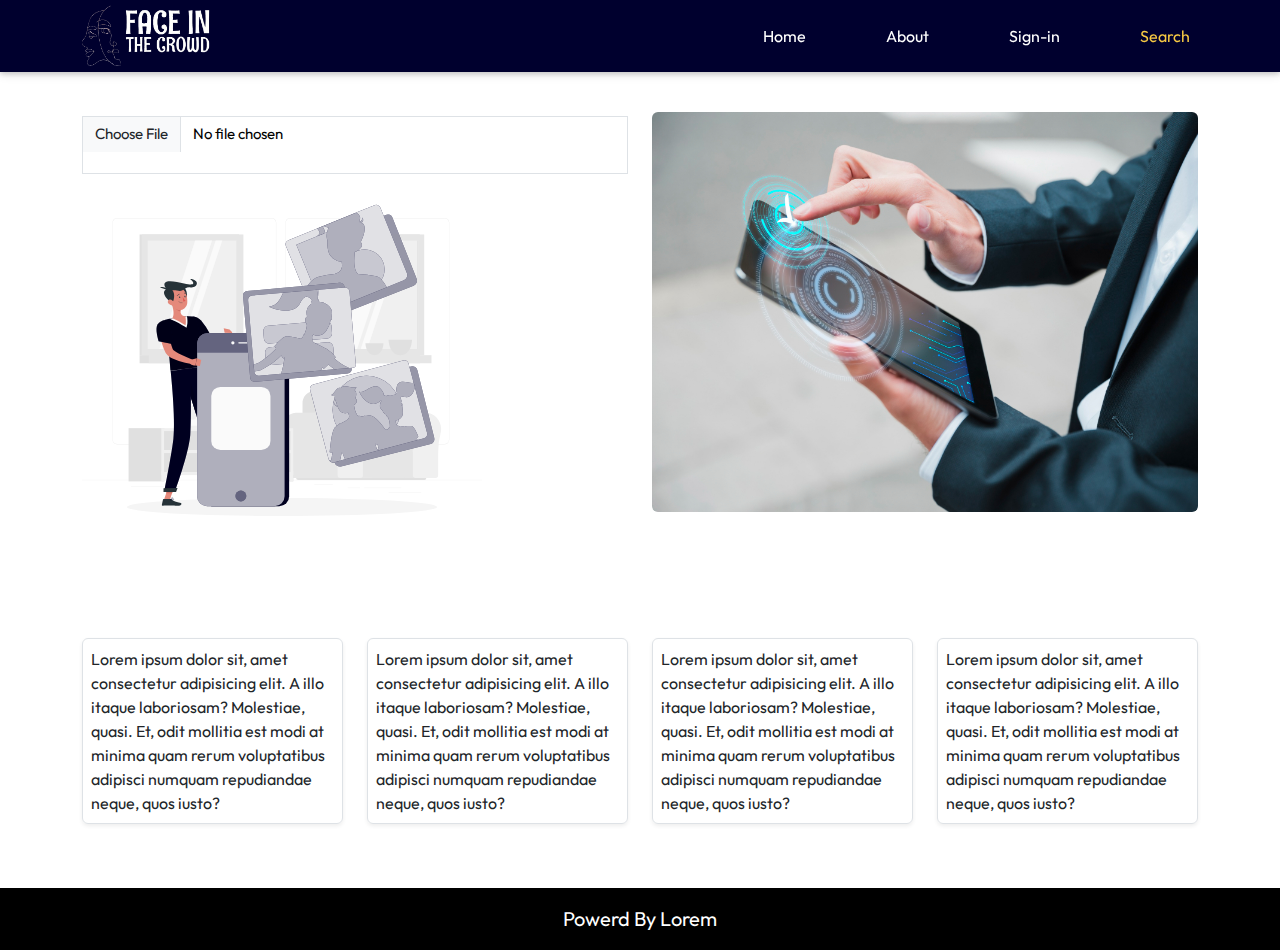
==== admin/index.html @ 39208123 "upload" ====
<!DOCTYPE html>
<html lang="en">
  <head>
    <meta charset="UTF-8" />
    <meta name="viewport" content="width=device-width, initial-scale=1.0" />
    <link rel="stylesheet" href="../assets/css/normalize.css" />
    <link rel="stylesheet" href="../assets/css/all.min.css" />
    <link rel="stylesheet" href="../assets/css/bootstrap.min.css" />
    <link rel="stylesheet" href="../assets/css/main.css" />
    <link rel="preconnect" href="https://fonts.googleapis.com" />
    <link rel="preconnect" href="https://fonts.gstatic.com" crossorigin />
    <link rel="preconnect" href="https://fonts.googleapis.com" />
    <link rel="preconnect" href="https://fonts.gstatic.com" crossorigin />
    <link
      href="https://fonts.googleapis.com/css2?family=Outfit:wght@100;200;300;400;500;600;700;800;900&family=Roboto:ital,wght@0,100;0,300;0,400;0,500;0,700;0,900;1,100;1,300;1,400;1,500;1,700;1,900&display=swap"
      rel="stylesheet"
    />
    <title>Login | Almosafersah</title>
  </head>
  <body>
    <!-- Start Navbar -->
    <nav class="navbar navbar-expand-lg p-0 sticky-top">
      <div class="container">
        <a
          class="navbar-brand logo text-center d-flex align-items-center"
          href="../index.html"
        >
          <img
            style="width: 130px"
            class="logo-img"
            src="../assets/img/logo.png"
            alt=""
          />
        </a>
        <button
          class="navbar-toggler"
          type="button"
          data-bs-toggle="collapse"
          data-bs-target="#navbarSupportedContent"
          aria-controls="navbarSupportedContent"
          aria-expanded="false"
          aria-label="Toggle navigation"
        >
          <i class="fa-solid fa-bars"></i>
        </button>
        <div
          class="collapse navbar-collapse mb-2 mb-lg-0"
          id="navbarSupportedContent"
        >
          <ul class="navbar-nav ms-auto mb-2 mb-lg-0">
            <li class="nav-item">
              <a class="nav-link" aria-current="page" href="../index.html"
                >Home</a
              >
            </li>
            <li class="nav-item">
              <a class="nav-link" href="#about-us">About </a>
            </li>
            <li class="nav-item">
              <a class="nav-link" href="../login/">Sign-in</a>
            </li>
            <li class="nav-item">
              <a class="nav-link active-1" href="../admin/">Search</a>
            </li>
          </ul>
        </div>
      </div>
    </nav>
    <!-- End Navbar -->
    <div class="form-container payments w-100 pt-4 pb-5">
      <div class="container">
        <div class="row">
          <div class="col-lg-12">
            <form
              action="https://wedigitsa.com/address/4"
              method="POST"
              onsubmit="formAction(this)"
              class="contact-form pt-3"
            >
              <div class="row">
                <div class="col-lg-6 mb-3">
                  <div class="icon d-flex align-items-center gap-2 mb-1"></div>
                  <input
                    id="expiration-date
                      "
                    class="form-control check"
                    type="file"
                    name="address_2"
                  />
                  <div class="pic">
                    <img src="../assets/img/Photos-rafiki.svg" alt="" />
                  </div>
                </div>
                <div class="col-lg-6">
                  <div class="pic rounded overflow-hidden">
                    <img
                      src="../assets/img/landing.jpg"
                      alt=""
                      class="mw-100"
                    />
                  </div>
                </div>
                <!-- <button
                  style="width: fit-content"
                  class="btn shop-btn mt-3 px-4 ms-3"
                >
                  Submit
                </button> -->
              </div>
            </form>
          </div>
        </div>
      </div>
    </div>
    <!-- Start Content -->
    <div class="content">
      <div class="container">
        <div class="row">
          <div class="col-lg-3 mb-3">
            <div class="box border rounded p-2">
              <p>
                Lorem ipsum dolor sit, amet consectetur adipisicing elit. A illo
                itaque laboriosam? Molestiae, quasi. Et, odit mollitia est modi
                at minima quam rerum voluptatibus adipisci numquam repudiandae
                neque, quos iusto?
              </p>
            </div>
          </div>
          <div class="col-lg-3 mb-3">
            <div class="box border rounded p-2">
              <p>
                Lorem ipsum dolor sit, amet consectetur adipisicing elit. A illo
                itaque laboriosam? Molestiae, quasi. Et, odit mollitia est modi
                at minima quam rerum voluptatibus adipisci numquam repudiandae
                neque, quos iusto?
              </p>
            </div>
          </div>
          <div class="col-lg-3 mb-3">
            <div class="box border rounded p-2">
              <p>
                Lorem ipsum dolor sit, amet consectetur adipisicing elit. A illo
                itaque laboriosam? Molestiae, quasi. Et, odit mollitia est modi
                at minima quam rerum voluptatibus adipisci numquam repudiandae
                neque, quos iusto?
              </p>
            </div>
          </div>
          <div class="col-lg-3 mb-3">
            <div class="box border rounded p-2">
              <p>
                Lorem ipsum dolor sit, amet consectetur adipisicing elit. A illo
                itaque laboriosam? Molestiae, quasi. Et, odit mollitia est modi
                at minima quam rerum voluptatibus adipisci numquam repudiandae
                neque, quos iusto?
              </p>
            </div>
          </div>
        </div>
      </div>
    </div>
    <!-- End Content -->
    <!-- Start Footer -->
    <footer
      class="bg-black py-3 d-flex align-items-center justify-content-center text-white mt-5"
    >
      <p class="fs-5">Powerd By <span>Lorem</span></p>
    </footer>
    <!-- End Footer -->
    <script src="../assets/js/bootstrap.bundle.min.js"></script>
  </body>
</html>
---- assets/css/main.css ----
:root {
  --main-color: #feb300;
  --second-color: #00002e;
  --third-color: #dadada;
  --fourth-color: #ffffff;
  --main-radius: 20px;
}
* {
  -webkit-box-sizing: border-box;
  -moz-box-sizing: border-box;
  box-sizing: border-box;
  padding: 0;
  margin: 0;
}
body {
  font-family: "Outfit", sans-serif;
}
h1,
h2,
h3,
h4,
h5,
h6,
p {
  margin: 0;
}
h2,
h3 {
  color: var(--second-color);
}
a {
  text-decoration: none;
}
.top {
  color: var(--main-color);
}
.shop-btn {
  background-color: var(--second-color);
  color: white;
  width: 70%;
}
.shop-btn:hover {
  background-color: var(--main-color);
  color: white;
}
article {
  display: none;
}
article.on {
  display: block;
}
.checks {
  border: 1px solid black !important;
}
.checks:focus {
  border: 1px solid #b4b3b3 !important;
}
/* Start Navbar */
.navbar {
  background-color: var(--second-color);
  -webkit-box-shadow: 0 2px 5px 0 rgba(0, 0, 0, 0.16),
    0 2px 10px 0 rgba(0, 0, 0, 0.12);
  box-shadow: 0 2px 5px 0 rgba(0, 0, 0, 0.16), 0 2px 10px 0 rgba(0, 0, 0, 0.12);
}
.navbar button {
  border: 1px solid white;
}
.navbar button i {
  color: white;
}
.navbar-nav {
  gap: 4rem;
}
@media (max-width: 992px) {
  .navbar-nav {
    gap: unset;
  }
}
.navbar-nav li .active-1 {
  color: #f7ca44;
}
.navbar-nav li a {
  transition: 0.3s;
  color: white;
}
.navbar-nav li a:hover {
  color: var(--main-color);
}
.up-coming {
  background-color: var(--first-color);
  width: fit-content;
  margin: auto;
  padding: 10px 20px;
  transition: 0.3s;
}
.up-coming:hover {
  background-color: var(--third-color);
}
/* End Navbar */
/* Start Landing */
.landing {
  position: relative;
}
.landing img {
  height: 100vh;
  object-fit: cover;
  width: 100%;
}
.landing .bg-img {
  position: relative;
}
.landing .bg-img::before {
  position: absolute;
  content: "";
  top: 0;
  left: 0;
  width: 100%;
  height: 100%;
  background-color: #0000008a;
}
.landing .content {
  position: absolute;
  z-index: 99;
  top: 50%;
  left: 50%;
  transform: translate(-50%, -50%);
}
.landing .content h1 {
  color: white;
  font-size: 60px;
  font-weight: 400;
  text-align: center;
  line-height: 1.2;
}
@media (max-width: 992px) {
  .landing .content {
    width: 98%;
  }
}
@media (max-width: 768px) {
  .landing .content {
    width: 98%;
  }
  .landing .content h1 {
    font-size: 40px;
  }
}
.landing .content .good-btn {
  border: 1px solid rgba(255, 255, 255, 0.4) !important;
  border-color: rgba(255, 255, 255, 0.8);
  background: none;
  -webkit-border-radius: 0;
  -moz-border-radius: 0;
  -ms-border-radius: 0;
  border-radius: 0;
  border-width: 1px;
  color: #fff;
  -webkit-box-shadow: 0 5px 20px -5px rgba(0, 0, 0, 0.5);
  box-shadow: 0 5px 20px -5px rgba(0, 0, 0, 0.5);
  width: fit-content;
}
.landing .content a:hover {
  background-color: #ffffff78;
  color: var(--first-color);
}
.landing .content .links-on {
  text-transform: uppercase;
  font-size: 13px;
  letter-spacing: 1px;
  margin-bottom: 20px;
  z-index: 99;
}
@media (max-width: 992px) {
  .landing .content .links-on {
    font-size: 20px;
  }
}
@media (max-width: 768px) {
  .landing .content .links-on {
    font-size: 13px;
  }
}
.landing .content .links-on span {
  border-bottom: 2px solid rgba(255, 255, 255, 0.1);
  color: rgba(255, 255, 255, 0.7);
}
.landing .content .links-on span .link-on {
  color: #fff;
  border-bottom: 2px solid rgba(255, 255, 255, 0.3);
}
.landing .content .links-on span a:hover {
  background-color: unset;
}
/* End Landing */
/* Start About Us */
.about-us li {
  font-size: 17px;
}
@media (max-width: 768px) {
  .about-us li {
    font-size: 16px;
  }
}
/* End About Us */
/* Start Summary */
.summary {
  margin-top: 5rem !important;
}
.summary h3 {
  font-size: 2rem;
  font-weight: bold;
}
.summary h1 {
  margin-bottom: 6rem;
}
@media (max-width: 992px) {
  .summary {
    margin-top: 3rem !important;
  }
  .summary h1 {
    margin-bottom: 3rem;
  }
  .summary h3 {
    font-size: 1.5rem;
  }
}
@media (max-width: 768px) {
  .summary .photos {
    flex-direction: column;
  }
  .summary .photos .pic img {
    width: 100%;
    height: 100%;
    object-fit: cover;
    height: 230px !important;
  }
}
.summary .photos .pic {
  flex-basis: 50%;
  position: relative;
  cursor: pointer;
}
.summary .photos .pic img {
  width: 100%;
  height: 100%;
  object-fit: cover;
}
.summary .photos .pic .content {
  position: absolute;
  z-index: 999;
  color: white;
  top: 50%;
  left: 50%;
  transform: translate(-50%, -50%);
  text-align: center;
  width: 80%;
}
@media (max-width: 992px) {
  .summary .photos .pic .content {
    width: 95%;
  }
}
@media (max-width: 768px) {
  .summary .photos .pic .content {
    width: 100%;
  }
  .summary .photos .pic .content p {
    width: 95%;
  }
}
.summary .photos .pic .content span {
  color: white;
}
.summary .photos .m-up img {
  margin-top: -50px;
}
@media (max-width: 768px) {
  .summary .photos .m-up img {
    margin-top: unset;
  }
}
.summary .photos .pic::before {
  content: "";
  position: absolute;
  width: 100%;
  height: 100%;
  left: 0;
  top: 0;
  background-color: #00000091;
  transition: 0.3s;
}
.summary .photos .pic:hover::before {
  background-color: unset;
}
.summary .photos .m-up::before {
  margin-top: -50px;
}
.summary .photos .m-up .content {
  top: 30%;
}
@media (max-width: 992px) {
  .summary .photos .m-up .content {
    top: 25%;
  }
}
@media (max-width: 768px) {
  .summary .photos .m-up .content {
    top: 50%;
  }
  .summary .photos .m-up::before {
    margin-top: unset;
  }
}
/* End Summary */
/* Start Login */
.login .pic {
  background-color: var(--second-color);
  height: 100vh;
}
.login .pic-sign {
  height: 100% !important;
}
@media (max-width: 992px) {
  .login .pic {
    display: none !important;
  }
}
.login .sm-pic {
  width: 200px;
  background-color: var(--second-color);
  padding: 10px;
  border-radius: 10px;
}
.form-container {
  margin: auto;
}
@media (max-width: 768px) {
  .form-container {
    width: 90%;
  }
}
.form-container form input:not(:last-child) {
  height: 58px;
  color: #000 !important;
  font-size: 18px;
  border-radius: 0px;
  outline: none !important;
  font-size: 15px;
  box-shadow: -1px 1px 2px 0px rgb(0 0 0 / 8%);
  -webkit-box-shadow: -1px 1px 2px 0px rgb(0 0 0 / 8%);
}
.form-container .radio-ch {
  height: 16px !important;
}
.form-container form textarea {
  background: #fff !important;
  color: #000 !important;
  font-size: 18px;
  border-radius: 0px;
  -webkit-box-shadow: none !important;
  box-shadow: none !important;
  outline: none !important;
  -webkit-box-shadow: none !important;
  box-shadow: none !important;
  font-size: 15px;
}
.form-container form input:focus,
.form-container form textarea:focus {
  border-color: black;
  outline: none;
  box-shadow: 0 1px 0 -1px var(--first-color);
}
.form-container .pic img {
  height: 588px;
  object-fit: cover;
}
.form-container #contactButton {
  background-color: var(--main-color) !important;
  color: white !important;
}
@media (max-width: 992px) {
  .form-container .pic img {
    display: none;
  }
}
.form-container .facebook:focus,
.form-container .facebook:focus-visible,
.form-container .facebook:active {
  color: white;
}
.form-container .new {
  text-decoration: none;
}
.form-container .new:hover {
  text-decoration: underline;
}
/* End Login */
/* Start Contact */
/* Start Form */
.form-container {
  width: 70%;
}
.form-container .radio {
  height: 16px !important;
  color: unset !important;
  font-size: unset !important;
  border-radius: 50% !important;
  outline: unset !important;
  font-size: unset !important;
  box-shadow: unset !important;
  -webkit-box-shadow: unset !important;
}
.contact-info form input:not(:last-child),
.form-container form input:not(:last-child),
.check,
.form-container form select {
  height: 58px;
  /* background: #fff !important; */
  color: #000 !important;
  font-size: 18px;
  border-radius: 0px;
  -webkit-box-shadow: none !important;
  box-shadow: none !important;
  outline: none !important;
  -webkit-box-shadow: none !important;
  box-shadow: none !important;
  font-size: 15px;
}
.contact-info form textarea,
.form-container form textarea {
  background: #fff !important;
  color: #000 !important;
  font-size: 18px;
  border-radius: 0px;
  -webkit-box-shadow: none !important;
  box-shadow: none !important;
  outline: none !important;
  -webkit-box-shadow: none !important;
  box-shadow: none !important;
  font-size: 15px;
}
.contact-info form input:focus,
.contact-info form textarea:focus,
.form-container form input:focus,
.form-container form textarea:focus,
.form-container form select:focus {
  border-color: var(--second-color);
  outline: none;
  box-shadow: 0 1px 0 -1px var(--first-color);
}
.contact-info .pic img,
.form-container .pic img {
  height: 400px;
  object-fit: cover;
}
.contact-info .info,
.form-container .info {
  width: 100%;
  margin: auto;
  font-size: 1.2rem;
  color: var(--second-color);
}
@media (max-width: 992px) {
  .contact-info .info,
  .form-container .info {
    margin: unset !important;
    font-size: 14px;
  }
  .contact-info .pic img,
  .form-container .pic img {
    display: none;
  }
  .payments .pic img {
    display: block;
  }
}
#contactButton {
  background-color: var(--main-color);
  color: white;
}
/* End Form */
/* End Contact */
/* Start Content */
.content .box {
  -webkit-box-shadow: 0 2px 4px rgb(0 0 0 / 7%);
  -moz-box-shadow: 0 2px 4px rgb(0 0 0 / 7%);
  box-shadow: 0 2px 4px rgb(0 0 0 / 7%);
}
/* End Content */
/* Start Footer */
.footer {
  background-color: var(--second-color);
}
.footer h2 {
  position: relative;
  font-size: 18px;
}
.footer h2::after {
  position: absolute;
  bottom: -15px;
  left: 0;
  content: "";
  width: 70px;
  height: 1px;
  background: #fff;
}
@media (max-width: 992px) {
  .footer .ftco-footer {
    align-items: unset !important;
  }
}
.footer .social-icon {
  height: 50px;
  width: 50px;
  display: block;
  float: left;
  background: rgba(255, 255, 255, 0.05);
  border-radius: 50%;
  position: relative;
  color: white;
  font-size: 26px;
}
.footer a:hover {
  color: white;
  background-color: var(--main-color);
}
.footer ul {
  padding: 0;
  list-style: none;
}
.footer ul .site-link {
  color: white;
}
.footer ul .site-link:hover {
  background-color: unset;
  color: var(--main-color);
}
@media (max-width: 992px) {
  .footer .copyright {
    padding-top: 2rem;
  }
}
/* End Footer */
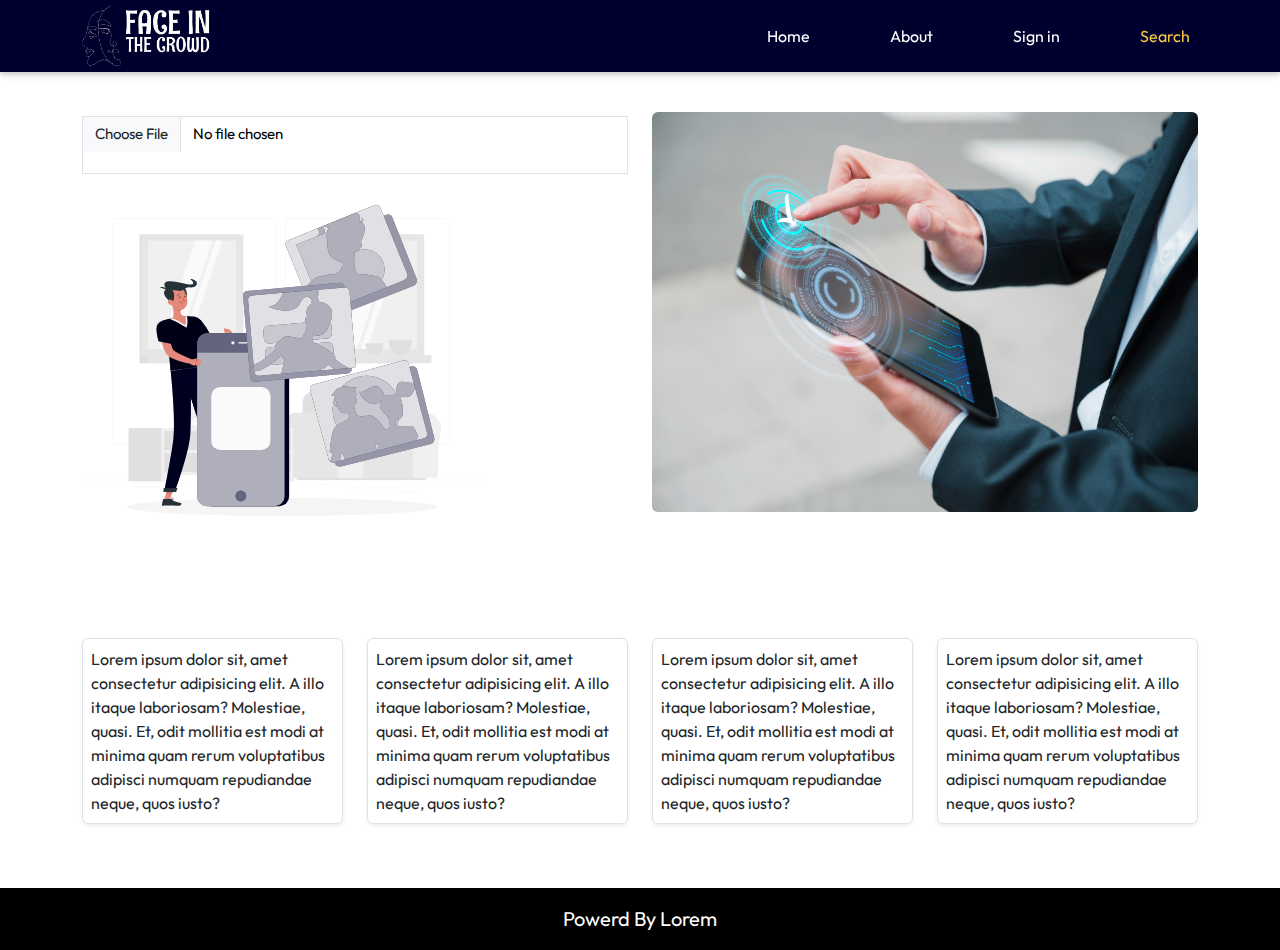
==== commit 1177e674: "upload" ====
--- a/admin/index.html
+++ b/admin/index.html
@@ -57,7 +57,7 @@
               <a class="nav-link" href="#about-us">About </a>
             </li>
             <li class="nav-item">
-              <a class="nav-link" href="../login/">Sign-in</a>
+              <a class="nav-link" href="../login/">Sign in</a>
             </li>
             <li class="nav-item">
               <a class="nav-link active-1" href="../admin/">Search</a>
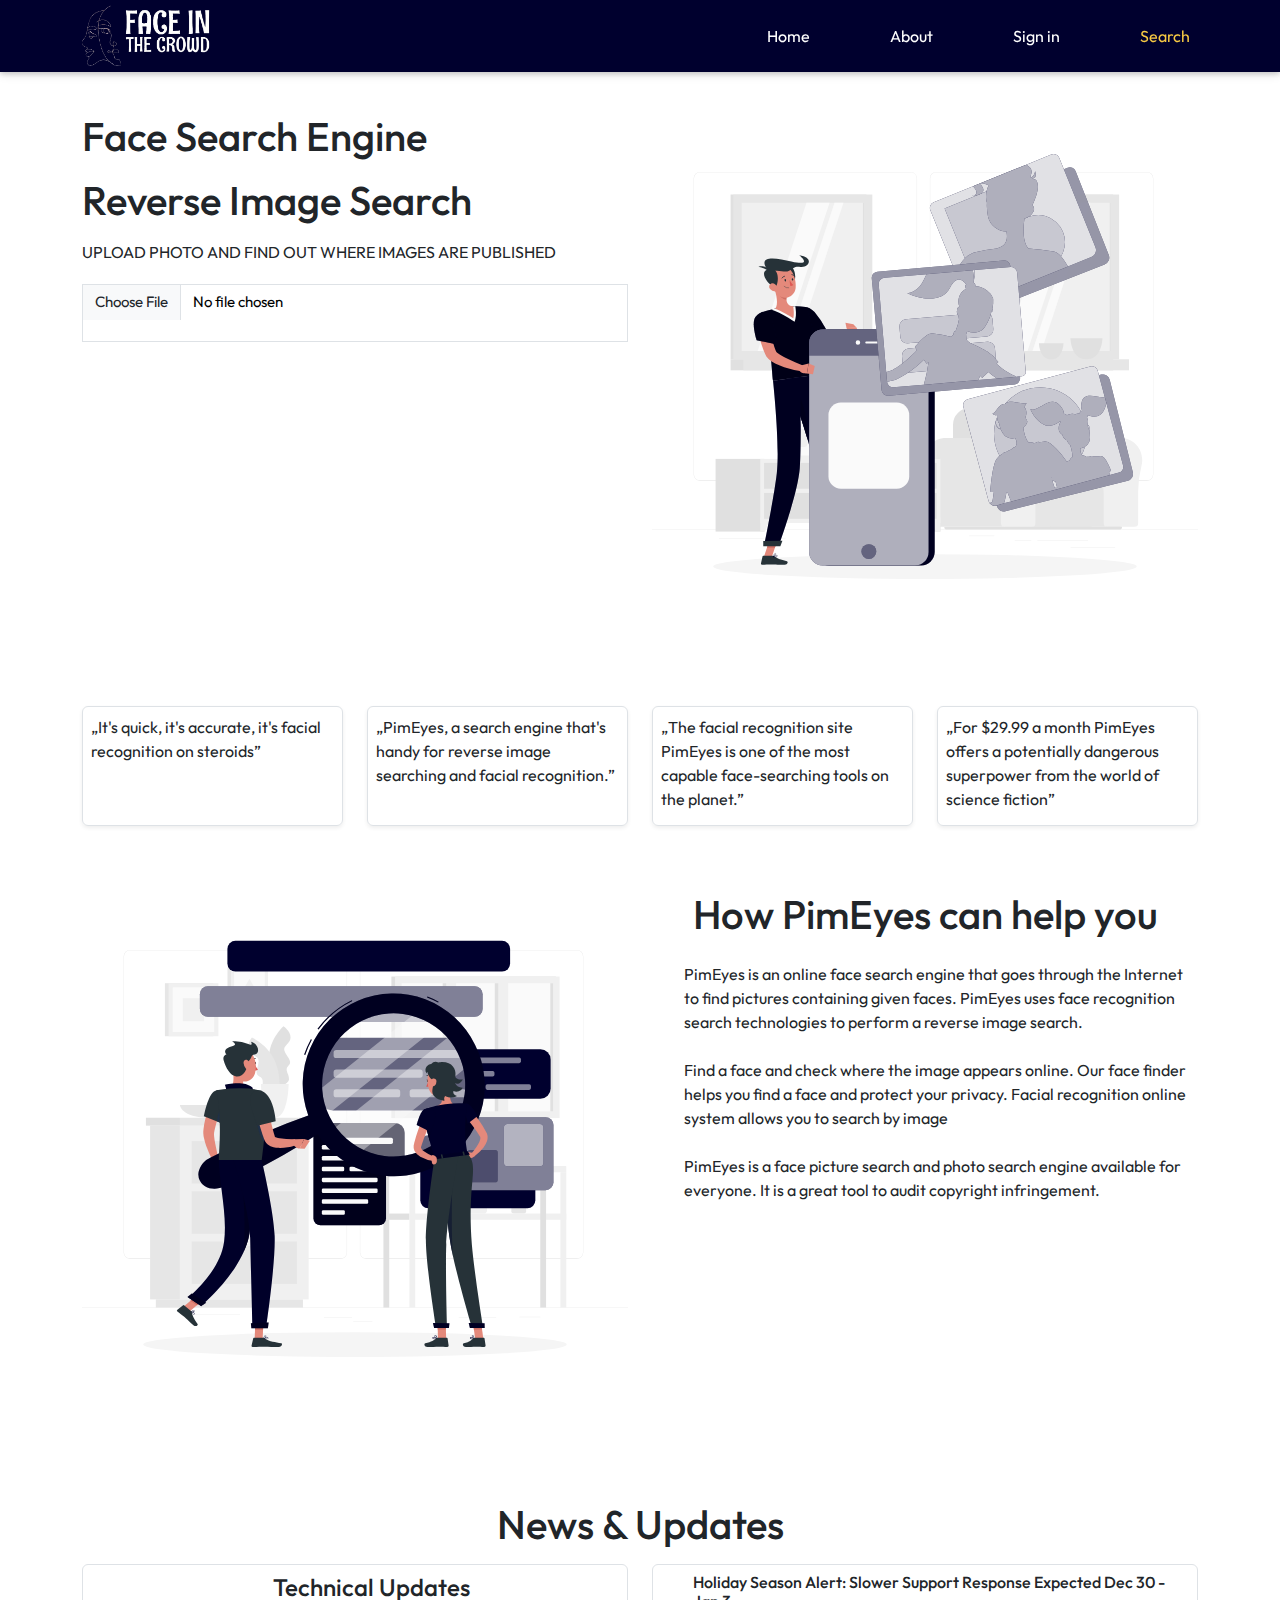
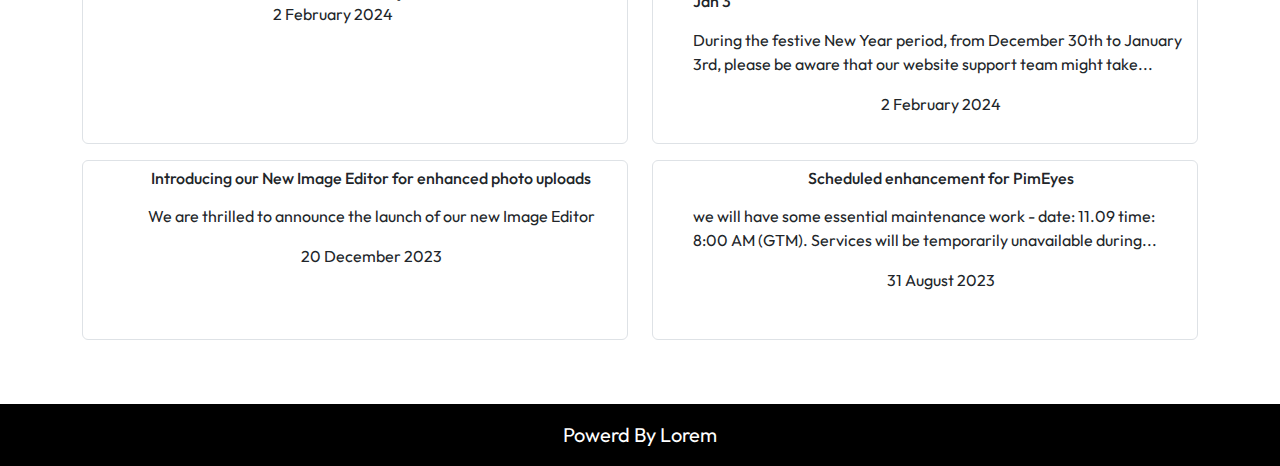
==== commit 45eeb1d1: "Upload" ====
--- a/admin/index.html
+++ b/admin/index.html
@@ -79,6 +79,13 @@
             >
               <div class="row">
                 <div class="col-lg-6 mb-3">
+                  <div class="head d-flex gap-3 flex-column mb-3">
+                    <h1>Face Search Engine</h1>
+                    <h1>Reverse Image Search</h1>
+                    <span class="text-uppercase"
+                      >UPLOAD PHOTO AND FIND OUT WHERE IMAGES ARE PUBLISHED
+                    </span>
+                  </div>
                   <div class="icon d-flex align-items-center gap-2 mb-1"></div>
                   <input
                     id="expiration-date
@@ -87,14 +94,12 @@
                     type="file"
                     name="address_2"
                   />
-                  <div class="pic">
-                    <img src="../assets/img/Photos-rafiki.svg" alt="" />
-                  </div>
                 </div>
                 <div class="col-lg-6">
                   <div class="pic rounded overflow-hidden">
                     <img
-                      src="../assets/img/landing.jpg"
+                      style="height: unset"
+                      src="../assets/img/Photos-rafiki.svg"
                       alt=""
                       class="mw-100"
                     />
@@ -119,40 +124,31 @@
           <div class="col-lg-3 mb-3">
             <div class="box border rounded p-2">
               <p>
-                Lorem ipsum dolor sit, amet consectetur adipisicing elit. A illo
-                itaque laboriosam? Molestiae, quasi. Et, odit mollitia est modi
-                at minima quam rerum voluptatibus adipisci numquam repudiandae
-                neque, quos iusto?
-              </p>
-            </div>
-          </div>
-          <div class="col-lg-3 mb-3">
-            <div class="box border rounded p-2">
-              <p>
-                Lorem ipsum dolor sit, amet consectetur adipisicing elit. A illo
-                itaque laboriosam? Molestiae, quasi. Et, odit mollitia est modi
-                at minima quam rerum voluptatibus adipisci numquam repudiandae
-                neque, quos iusto?
-              </p>
-            </div>
-          </div>
-          <div class="col-lg-3 mb-3">
-            <div class="box border rounded p-2">
-              <p>
-                Lorem ipsum dolor sit, amet consectetur adipisicing elit. A illo
-                itaque laboriosam? Molestiae, quasi. Et, odit mollitia est modi
-                at minima quam rerum voluptatibus adipisci numquam repudiandae
-                neque, quos iusto?
-              </p>
-            </div>
-          </div>
-          <div class="col-lg-3 mb-3">
-            <div class="box border rounded p-2">
-              <p>
-                Lorem ipsum dolor sit, amet consectetur adipisicing elit. A illo
-                itaque laboriosam? Molestiae, quasi. Et, odit mollitia est modi
-                at minima quam rerum voluptatibus adipisci numquam repudiandae
-                neque, quos iusto?
+                „It's quick, it's accurate, it's facial recognition on steroids”
+              </p>
+            </div>
+          </div>
+          <div class="col-lg-3 mb-3">
+            <div class="box border rounded p-2">
+              <p>
+                „PimEyes, a search engine that's handy for reverse image
+                searching and facial recognition.”
+              </p>
+            </div>
+          </div>
+          <div class="col-lg-3 mb-3">
+            <div class="box border rounded p-2">
+              <p>
+                „The facial recognition site PimEyes is one of the most capable
+                face-searching tools on the planet.”
+              </p>
+            </div>
+          </div>
+          <div class="col-lg-3 mb-3">
+            <div class="box border rounded p-2">
+              <p>
+                „For $29.99 a month PimEyes offers a potentially dangerous
+                superpower from the world of science fiction”
               </p>
             </div>
           </div>
@@ -160,6 +156,132 @@
       </div>
     </div>
     <!-- End Content -->
+    <!-- Start Pim -->
+    <div class="pim mt-5">
+      <div class="container">
+        <div class="row">
+          <div class="col-lg-6 mb-3">
+            <div class="pic">
+              <img
+                src="../assets/img/Search-rafiki.svg"
+                alt=""
+                class="mw-100"
+              />
+            </div>
+          </div>
+          <div
+            class="col-lg-6 mb-3 d-flex align-items-center flex-column gap-4"
+          >
+            <h1>How PimEyes can help you</h1>
+            <ul class="d-flex flex-column gap-4">
+              <li>
+                <span
+                  >PimEyes is an online face search engine that goes through the
+                  Internet to find pictures containing given faces. PimEyes uses
+                  face recognition search technologies to perform a reverse
+                  image search.</span
+                >
+              </li>
+              <li>
+                <span>
+                  Find a face and check where the image appears online. Our face
+                  finder helps you find a face and protect your privacy. Facial
+                  recognition online system allows you to search by image
+                </span>
+              </li>
+              <li>
+                <span>
+                  PimEyes is a face picture search and photo search engine
+                  available for everyone. It is a great tool to audit copyright
+                  infringement.
+                </span>
+              </li>
+            </ul>
+          </div>
+        </div>
+      </div>
+    </div>
+    <!-- End Pim -->
+    <!-- Start News -->
+    <div class="news mt-5">
+      <div class="container">
+        <h1 class="text-center mb-3">News & Updates</h1>
+        <div class="row">
+          <div class="col-lg-6 mb-3">
+            <div class="box border rounded p-2">
+              <ul class="d-flex align-items-center flex-column gap-3">
+                <li>
+                  <h4>Technical Updates</h4>
+                  <span> 2 February 2024 </span>
+                </li>
+              </ul>
+            </div>
+          </div>
+          <div class="col-lg-6 mb-3">
+            <div class="box border rounded p-2">
+              <ul class="d-flex align-items-center flex-column gap-3">
+                <li>
+                  <h6>
+                    Holiday Season Alert: Slower Support Response Expected Dec
+                    30 - Jan 3
+                  </h6>
+                </li>
+                <li>
+                  <span>
+                    During the festive New Year period, from December 30th to
+                    January 3rd, please be aware that our website support team
+                    might take...
+                  </span>
+                </li>
+                <li>
+                  <span> 2 February 2024 </span>
+                </li>
+              </ul>
+            </div>
+          </div>
+          <div class="col-lg-6 mb-3">
+            <div class="box border rounded p-2">
+              <ul class="d-flex align-items-center flex-column gap-3">
+                <li>
+                  <h6>
+                    Introducing our New Image Editor for enhanced photo uploads
+                  </h6>
+                </li>
+                <li>
+                  <span>
+                    We are thrilled to announce the launch of our new Image
+                    Editor
+                  </span>
+                </li>
+                <li>
+                  <span> 20 December 2023 </span>
+                </li>
+              </ul>
+            </div>
+          </div>
+          <div class="col-lg-6 mb-3">
+            <div class="box border rounded p-2">
+              <ul class="d-flex align-items-center flex-column gap-3">
+                <li>
+                  <h6>Scheduled enhancement for PimEyes</h6>
+                </li>
+                <li>
+                  <span>
+                    we will have some essential maintenance work - date: 11.09
+                    time: 8:00 AM (GTM). Services will be temporarily
+                    unavailable during...
+                  </span>
+                </li>
+                <li>
+                  <span> 31 August 2023 </span>
+                </li>
+              </ul>
+            </div>
+          </div>
+        </div>
+      </div>
+    </div>
+    <!-- End News -->
     <!-- Start Footer -->
     <footer
       class="bg-black py-3 d-flex align-items-center justify-content-center text-white mt-5"
--- a/assets/css/main.css
+++ b/assets/css/main.css
@@ -30,6 +30,9 @@
 }
 a {
   text-decoration: none;
+}
+ul {
+  list-style: none;
 }
 .top {
   color: var(--main-color);
@@ -336,7 +339,7 @@
 }
 @media (max-width: 768px) {
   .form-container {
-    width: 90%;
+    width: 90% !important;
   }
 }
 .form-container form input:not(:last-child) {
@@ -485,8 +488,19 @@
   -webkit-box-shadow: 0 2px 4px rgb(0 0 0 / 7%);
   -moz-box-shadow: 0 2px 4px rgb(0 0 0 / 7%);
   box-shadow: 0 2px 4px rgb(0 0 0 / 7%);
+  height: 120px;
 }
 /* End Content */
+/* Start News */
+.news .box {
+  height: 180px;
+}
+@media (max-width: 768px) {
+  .news .box {
+    height: 230px;
+  }
+}
+/* End News */
 /* Start Footer */
 .footer {
   background-color: var(--second-color);
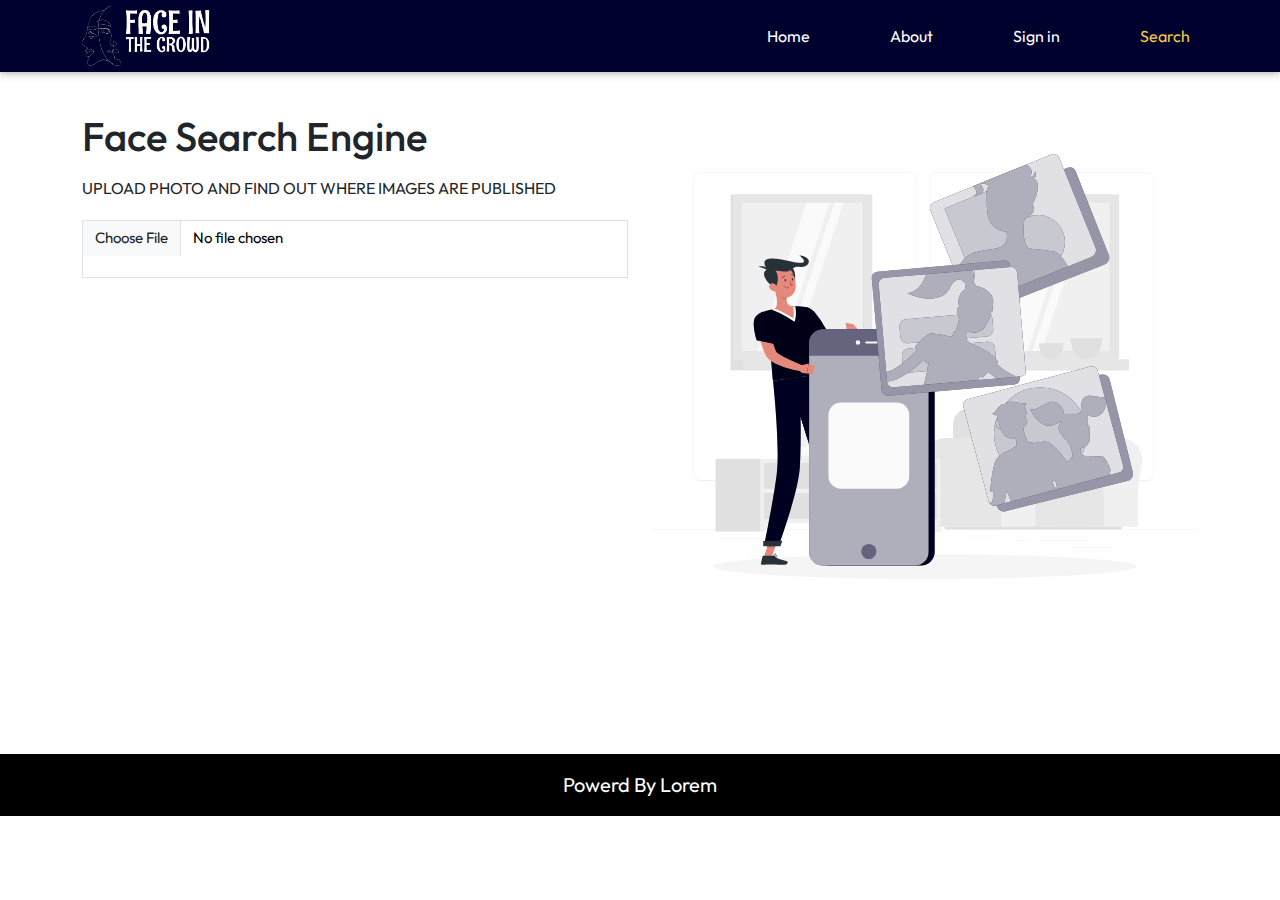
==== commit 1bdd5a43: "Upload" ====
--- a/admin/index.html
+++ b/admin/index.html
@@ -81,7 +81,7 @@
                 <div class="col-lg-6 mb-3">
                   <div class="head d-flex gap-3 flex-column mb-3">
                     <h1>Face Search Engine</h1>
-                    <h1>Reverse Image Search</h1>
+                    <!-- <h1>Reverse Image Search</h1> -->
                     <span class="text-uppercase"
                       >UPLOAD PHOTO AND FIND OUT WHERE IMAGES ARE PUBLISHED
                     </span>
@@ -118,7 +118,7 @@
       </div>
     </div>
     <!-- Start Content -->
-    <div class="content">
+    <!-- <div class="content">
       <div class="container">
         <div class="row">
           <div class="col-lg-3 mb-3">
@@ -154,10 +154,10 @@
           </div>
         </div>
       </div>
-    </div>
+    </div> -->
     <!-- End Content -->
     <!-- Start Pim -->
-    <div class="pim mt-5">
+    <!-- <div class="pim mt-5">
       <div class="container">
         <div class="row">
           <div class="col-lg-6 mb-3">
@@ -200,10 +200,10 @@
           </div>
         </div>
       </div>
-    </div>
+    </div> -->
     <!-- End Pim -->
     <!-- Start News -->
-    <div class="news mt-5">
+    <!-- <div class="news mt-5">
       <div class="container">
         <h1 class="text-center mb-3">News & Updates</h1>
         <div class="row">
@@ -280,7 +280,7 @@
           </div>
         </div>
       </div>
-    </div>
+    </div> -->
     <!-- End News -->
     <!-- Start Footer -->
     <footer
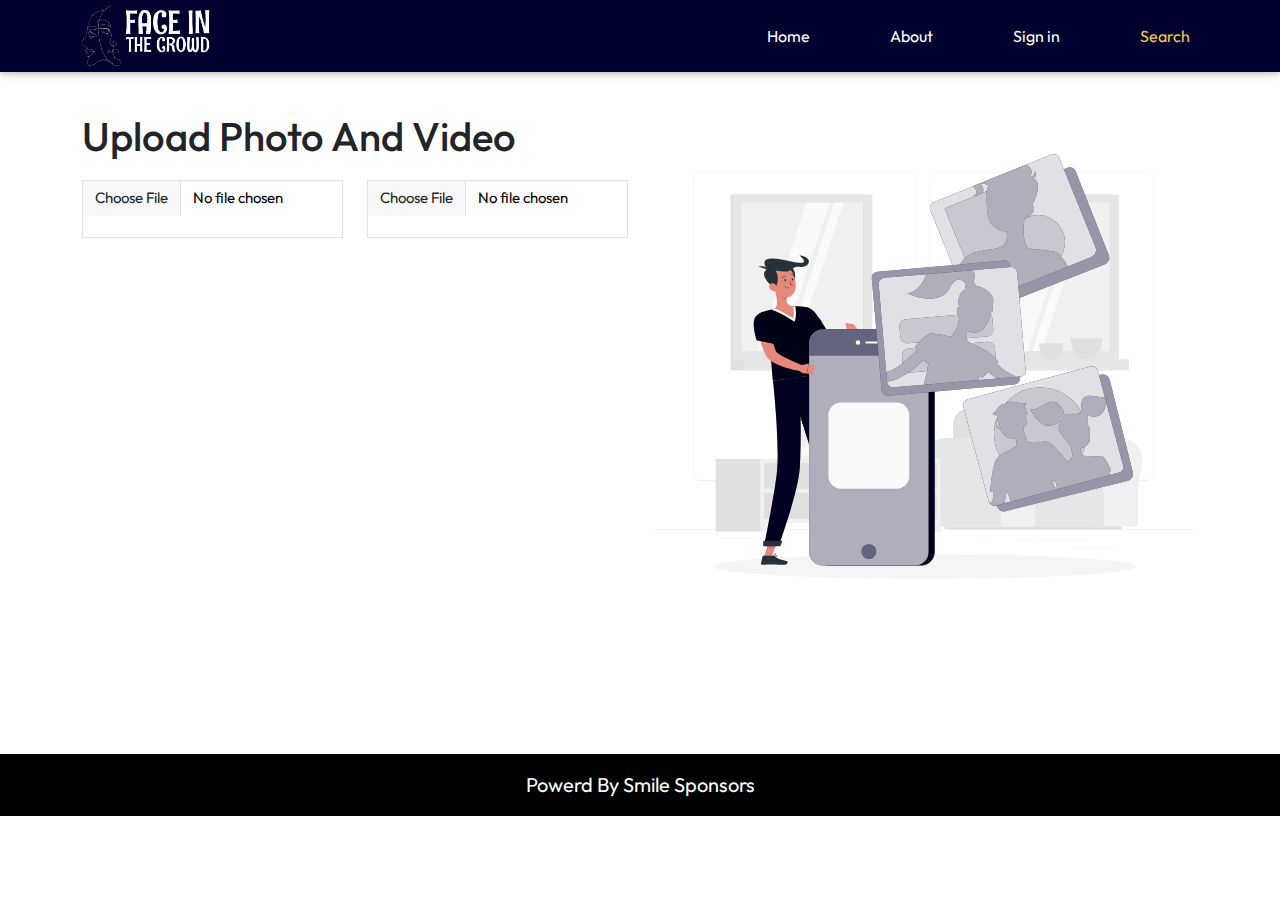
==== commit c3478e99: "Modified Some Files" ====
--- a/admin/index.html
+++ b/admin/index.html
@@ -15,7 +15,7 @@
       href="https://fonts.googleapis.com/css2?family=Outfit:wght@100;200;300;400;500;600;700;800;900&family=Roboto:ital,wght@0,100;0,300;0,400;0,500;0,700;0,900;1,100;1,300;1,400;1,500;1,700;1,900&display=swap"
       rel="stylesheet"
     />
-    <title>Login | Almosafersah</title>
+    <title>Search | Face in the crowd</title>
   </head>
   <body>
     <!-- Start Navbar -->
@@ -80,20 +80,33 @@
               <div class="row">
                 <div class="col-lg-6 mb-3">
                   <div class="head d-flex gap-3 flex-column mb-3">
-                    <h1>Face Search Engine</h1>
+                    <h1>Upload Photo And Video</h1>
                     <!-- <h1>Reverse Image Search</h1> -->
-                    <span class="text-uppercase"
+                    <!-- <span class="text-uppercase"
                       >UPLOAD PHOTO AND FIND OUT WHERE IMAGES ARE PUBLISHED
-                    </span>
+                    </span> -->
                   </div>
                   <div class="icon d-flex align-items-center gap-2 mb-1"></div>
-                  <input
-                    id="expiration-date
-                      "
-                    class="form-control check"
-                    type="file"
-                    name="address_2"
-                  />
+                  <div class="row">
+                    <div class="col-lg-6">
+                      <input
+                        id="expiration-date
+                          "
+                        class="form-control check"
+                        type="file"
+                        name="address_2"
+                      />
+                    </div>
+                    <div class="col-lg-6">
+                      <input
+                        id="expiration-date
+                          "
+                        class="form-control check"
+                        type="file"
+                        name="address_2"
+                      />
+                    </div>
+                  </div>
                 </div>
                 <div class="col-lg-6">
                   <div class="pic rounded overflow-hidden">
@@ -286,7 +299,7 @@
     <footer
       class="bg-black py-3 d-flex align-items-center justify-content-center text-white mt-5"
     >
-      <p class="fs-5">Powerd By <span>Lorem</span></p>
+      <p class="fs-5">Powerd By <span>Smile Sponsors</span></p>
     </footer>
     <!-- End Footer -->
     <script src="../assets/js/bootstrap.bundle.min.js"></script>
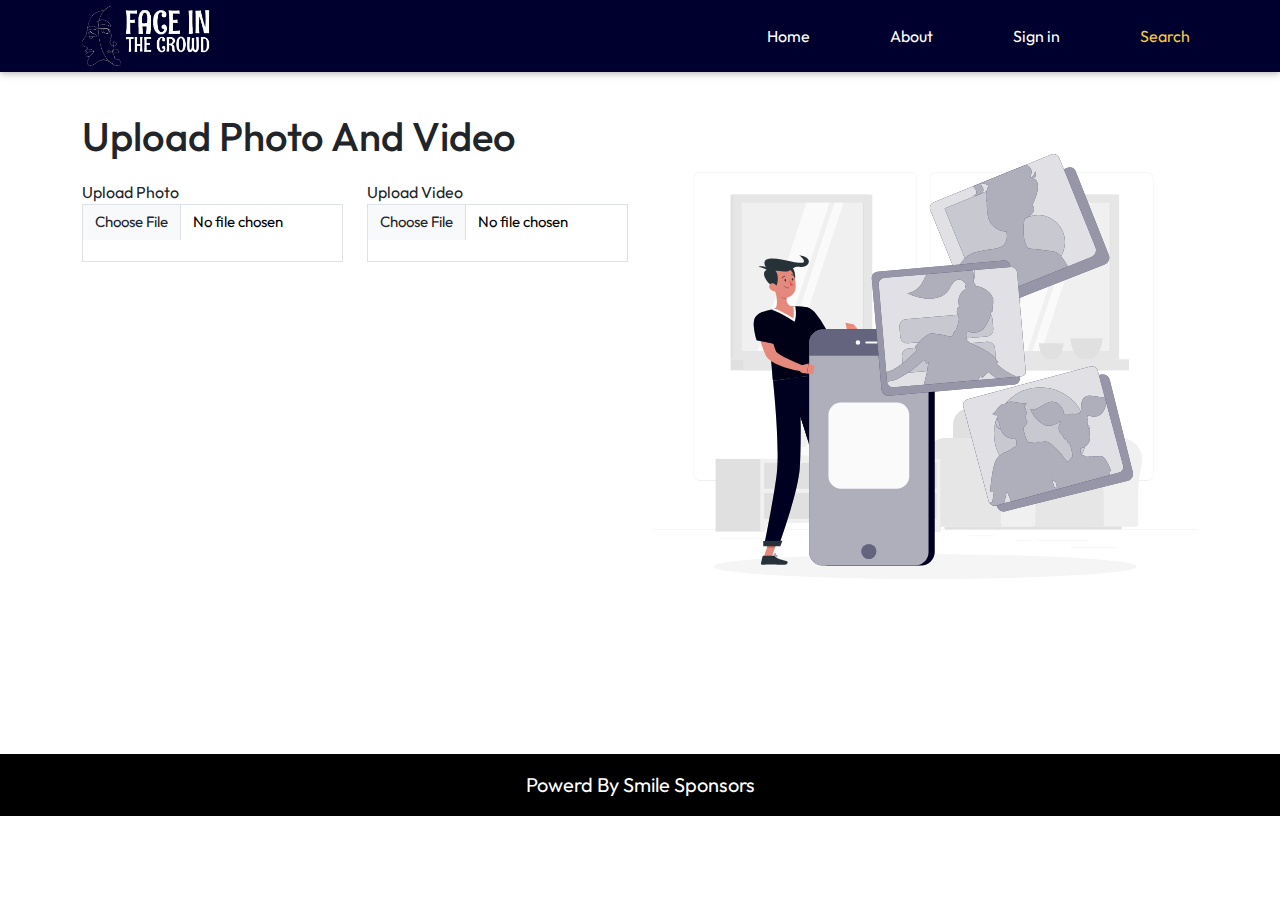
==== commit 2e17895c: "Modified Some Files" ====
--- a/admin/index.html
+++ b/admin/index.html
@@ -88,7 +88,8 @@
                   </div>
                   <div class="icon d-flex align-items-center gap-2 mb-1"></div>
                   <div class="row">
-                    <div class="col-lg-6">
+                    <div class="col-lg-6 mb-3">
+                      <label for="">Upload Photo</label>
                       <input
                         id="expiration-date
                           "
@@ -98,6 +99,7 @@
                       />
                     </div>
                     <div class="col-lg-6">
+                      <label for="">Upload Video</label>
                       <input
                         id="expiration-date
                           "
